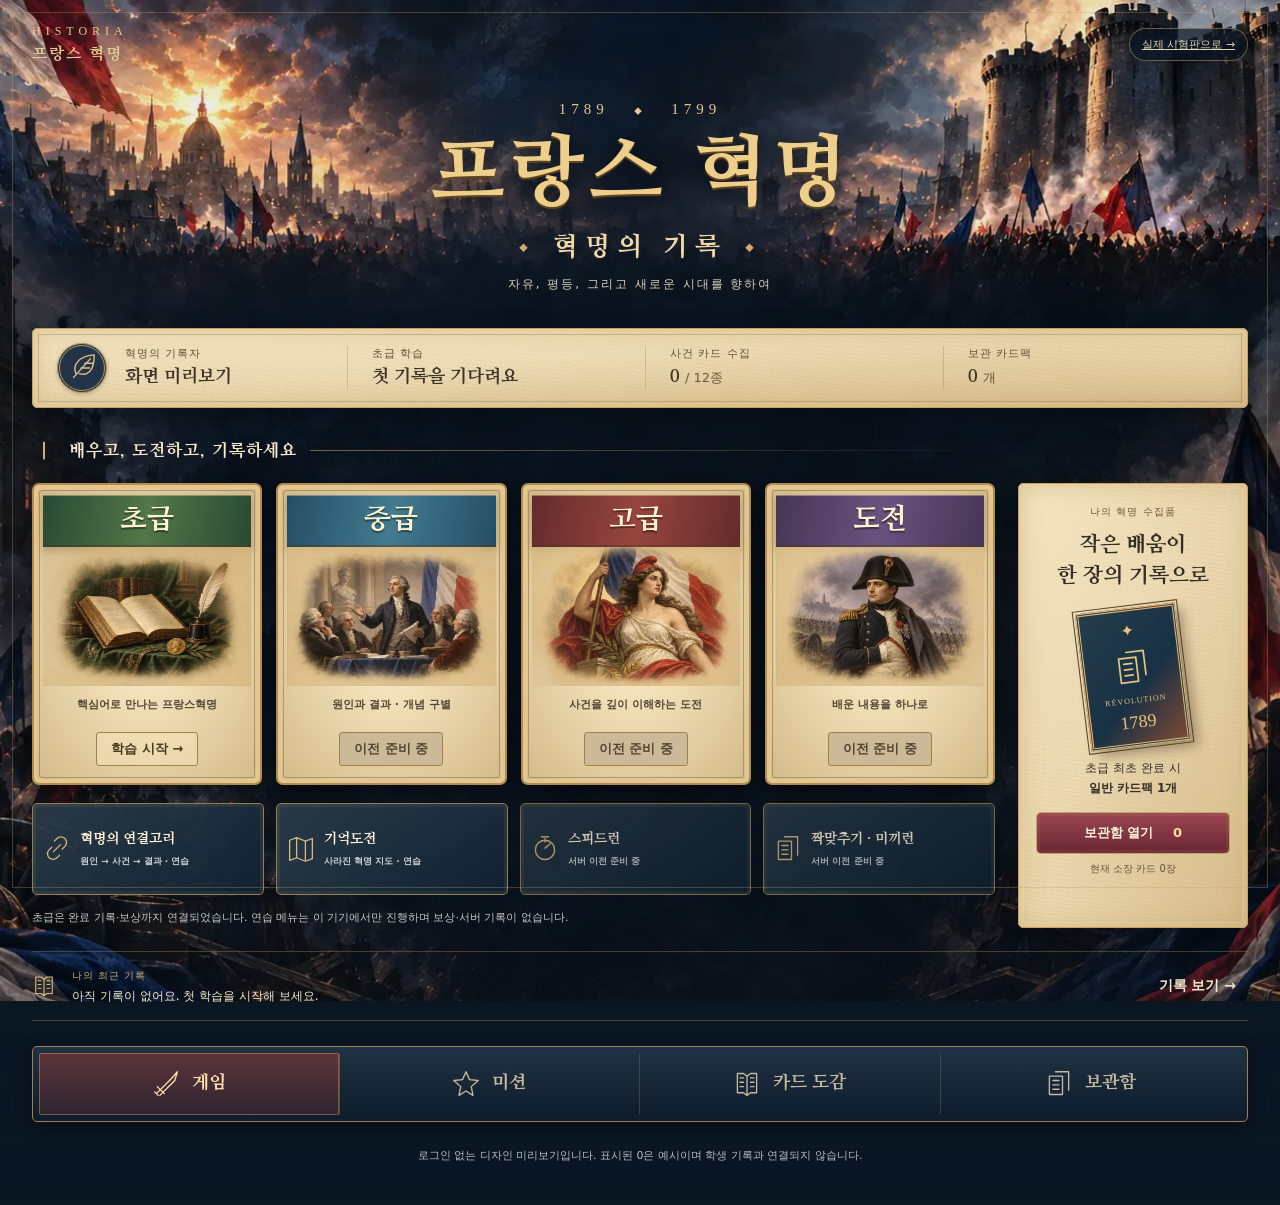
==== supabase-design-preview.html @ d68e6102 "Style isolated Supabase trial with revolution artwork, progressive hints and local practice boards" ====
<!doctype html>
<html lang="ko"><head><meta charset="utf-8"><meta name="viewport" content="width=device-width,initial-scale=1"><title>프랑스 혁명 · 디자인 미리보기</title><link rel="stylesheet" href="supabase-trial/style.css?v=2"><link rel="stylesheet" href="supabase-trial/revolution.css?v=2"></head>
<body><header class="site-header"><a class="brand" href="supabase-design-preview.html">HISTORIA<span>프랑스 혁명</span></a><a class="badge" href="supabase-student.html">실제 시험판으로 →</a></header><main id="app"></main><p id="notice" role="status"></p><footer>로그인 없는 디자인 미리보기입니다. 표시된 0은 예시이며 학생 기록과 연결되지 않습니다.</footer><script type="module" src="supabase-trial/preview.mjs"></script></body></html>
---- supabase-trial/style.css ----
@font-face{font-family:HistorySerif;src:url('../assets/card-serif.woff2') format('woff2');font-display:swap}
:root{color-scheme:dark;--bg:#101c2a;--panel:#1c2e42;--ink:#fff0cd;--muted:#ccd4df;--gold:#c6a363;--red:#943e4c;font-family:system-ui,sans-serif;background:var(--bg);color:var(--ink)}
*{box-sizing:border-box}body{margin:0}header,main,footer,#notice{width:min(100% - 32px,1024px);margin:auto}header{display:flex;justify-content:space-between;align-items:center;padding:24px 0;gap:16px}a{color:var(--ink)}.brand{text-decoration:none;font:700 18px HistorySerif,serif;letter-spacing:2px}.brand span{display:block;font-size:28px;margin-top:6px;letter-spacing:0}.badge{padding:8px 12px;border:1px solid #879bac;border-radius:20px;color:#d9e8f7;font-size:13px}main{min-height:65vh}.panel{border:1px solid var(--gold);border-radius:18px;background:var(--panel);padding:clamp(20px,4vw,42px);margin:12px 0 24px}.eyebrow{color:#e9c77f;font-size:14px;letter-spacing:2px}h1,h2{font-family:HistorySerif,serif;line-height:1.45;margin:12px 0 20px}h1{font-size:clamp(27px,4vw,40px)}h2{font-size:clamp(23px,3vw,30px)}p{line-height:1.75}.muted,small{color:var(--muted)}.grid{display:grid;grid-template-columns:repeat(3,1fr);gap:14px}label{display:block;color:var(--ink);font-weight:650;margin:12px 0}input,select{display:block;width:100%;padding:14px 16px;min-height:50px;background:#f4e8cc;color:#152638;border:1px solid var(--gold);border-radius:9px;font:inherit;margin-top:8px}input[type=checkbox]{display:inline;width:22px;min-height:22px;margin:0 10px 0 0;vertical-align:middle}button{min-height:48px;padding:12px 20px;background:var(--red);color:#fff4da;border:1px solid var(--gold);border-radius:9px;font:700 17px system-ui;cursor:pointer}button:hover{filter:brightness(1.12)}button:disabled{opacity:.55;cursor:wait}.secondary{background:#30445b}.actions{display:flex;flex-wrap:wrap;gap:12px;margin-top:20px}button:focus-visible,a:focus-visible,input:focus-visible,select:focus-visible{outline:3px solid #85d6ee;outline-offset:3px}.topline{display:flex;justify-content:space-between;align-items:center;gap:14px;flex-wrap:wrap}.feedback{padding:16px;border-radius:10px;background:#102339;color:#ffe0ad;min-height:55px}.feedback.good{color:#a3f2c0}.hint{font-size:22px;letter-spacing:4px;color:#ffdf9c}.progress{height:8px;background:#405067;border-radius:4px;overflow:hidden}.progress span{display:block;height:100%;background:var(--gold)}#notice{color:#ffe0ac;white-space:pre-wrap;padding:0 12px}footer{text-align:center;font-size:13px;color:#bcc9d8;padding:24px 0 40px}.cards{display:grid;grid-template-columns:repeat(auto-fill,minmax(150px,1fr));gap:16px}.card{padding:12px;border:2px solid #d0b17b;border-radius:12px;background:#112033;text-align:center}.card img{width:100%;aspect-ratio:1.083;object-fit:cover;border-radius:6px}.card h3{font-size:16px;line-height:1.6}.card.shiny{border-color:#aff4f9;box-shadow:0 0 16px #99dfb73d}.reveal{max-width:360px;margin:16px auto}.sealed{min-height:220px;display:grid;place-items:center;background:linear-gradient(135deg,#2b3e56,#742d3b);font-size:28px}.stats{display:flex;gap:20px;flex-wrap:wrap}.stats strong{font-size:24px;color:#ffe3a6}.record{padding:14px 0;border-bottom:1px solid #4a5c70}table{width:100%;border-collapse:collapse}td,th{text-align:left;border-bottom:1px solid #526072;padding:12px}.status-note{border-left:3px solid var(--gold);padding-left:15px}details{margin-top:22px}summary{cursor:pointer;min-height:40px}.login{max-width:760px;margin:0 auto}.offline{color:#ffbda5}@media(max-width:580px){.grid{grid-template-columns:1fr 1fr}header{align-items:flex-start}.badge{font-size:11px}.actions button{flex:1 1 auto}.brand{font-size:14px}.brand span{font-size:24px}}
---- supabase-trial/revolution.css ----
/* Painted backdrop and HTML controls, intentionally separate from the original GAS theme. */
:root{--bg:#101b28;--ink:#f5e9cd;--muted:#c5c9c9;--gold:#c4a069;--paper-ink:#332d24}
body{min-width:320px;background:linear-gradient(180deg,#07111b12,#09152210 32rem,#091522b3 85rem),url('assets/revolution-bg.webp') center top / 1600px auto no-repeat,#0c1724}
body:before{content:'';position:fixed;inset:12px;border:1px solid #bda16652;pointer-events:none;z-index:10}
.site-header,main,footer,#notice{width:min(100% - 64px,1260px)}
.site-header{padding:24px 0 12px}.brand{font:12px Georgia,serif;letter-spacing:5px;color:#e3c991}.brand span{font:16px HistorySerif,serif;letter-spacing:2px;margin-top:5px}.badge{border-color:#bea87580;padding:8px 12px;font-size:11px;background:#0b1725b0;color:#e1d5b9}
button{background:linear-gradient(#994651,#6a2633);border-radius:5px;font-size:15px;box-shadow:inset 0 0 0 3px #d7b36c15;transition:transform .15s}button:disabled{cursor:not-allowed;opacity:.62}button.secondary{background:linear-gradient(#2b4155,#172a3b)}button.text-button{background:none;border:none;box-shadow:none;color:inherit;padding:8px 12px;font-size:14px}.icon{width:30px;height:32px;flex:none}
.account-bar{font-size:12px;color:#ece0c7;border-bottom:1px solid #c4a06935;padding-bottom:9px;gap:8px}.account-bar p{margin:0}.account-bar .actions{margin:0;gap:2px}.account-bar button{font-size:12px;min-height:38px;padding:8px 12px;background:none;border:0;box-shadow:none}
.panel{background:linear-gradient(130deg,#1e3248f5,#142638fa);border-color:#bca16b;border-radius:10px;box-shadow:0 12px 40px #0004,inset 0 0 0 5px #bea16c08;margin:24px 0}.panel h1,.panel h2{margin-top:0}.login{margin:36px auto;max-width:710px}.eyebrow{color:#e4c48d;font-size:12px}.grid{grid-template-columns:repeat(4,1fr)}input,select{border-radius:5px}.record{border-color:#c2a66a40}.feedback{border-left:3px solid #d4b877;background:#0d1c2cc9;border-radius:3px}.feedback.good{border-color:#8acfa0}.card{background:linear-gradient(135deg,#28394b,#0e1e2e);box-shadow:0 6px 16px #0004}.sealed{min-height:280px;outline:1px solid #d6b978;outline-offset:-10px}.timing-panel{padding:16px 22px;font-size:13px;background:#142336b8;margin:24px 0 0}.timing-panel table{margin-bottom:14px}
#notice{position:sticky;bottom:14px;z-index:11;color:#ffe7b3;border-radius:7px;background:#0b1626f5;box-shadow:0 8px 24px #0004;font-size:15px}#notice:not(:empty){padding:16px 22px;border:1px solid var(--gold)}footer{font-size:11px;line-height:1.8;color:#b7bdc2}.footer-motto{color:#d7b574;font-family:Georgia,serif;letter-spacing:4px;font-size:12px;margin:16px 0}
.revolution-hero{text-align:center;padding:25px 0 33px}.hero-date{font:15px Georgia,serif;letter-spacing:5px;color:#e6c796;margin:0 0 14px}.hero-date span{padding:0 16px;font-size:8px}.revolution-hero h1{font:700 clamp(42px,6.5vw,79px)/1.1 HistorySerif,Georgia,serif;color:#edce8b;text-shadow:0 2px 1px #624821,0 6px 24px #000b;letter-spacing:4px;margin:0}.hero-subtitle{font:26px HistorySerif,serif;color:#f0d9a7;margin:12px 0 10px;letter-spacing:7px}.hero-subtitle:before,.hero-subtitle:after{content:'◆';font-size:9px;vertical-align:middle;display:inline-block;padding:0 18px;color:#d1ab69}.hero-motto{font-size:12px;color:#d8d0bf;letter-spacing:2px;margin:0}
.parchment{color:var(--paper-ink);background:radial-gradient(ellipse at 12% 0,#fff6d86e,transparent 60%),radial-gradient(ellipse at 100% 100%,#a9823c4d,transparent 60%),repeating-linear-gradient(7deg,#b18a4020 0,#b18a4000 1px,#b18a4000 4px),#e9d6ae;border:1px solid #c6a165;box-shadow:inset 0 0 0 4px #e7cd983b,inset 0 0 25px #a279374d,0 7px 24px #0004}.parchment small{color:#63503b}
.status-strip{display:flex;align-items:center;gap:18px;padding:14px 24px;border-radius:5px;position:relative}.status-strip:after{content:'';position:absolute;inset:5px;border:1px solid #8c6a3e55;pointer-events:none}.status-strip>div{position:relative;flex:1}.status-strip>div+div:not(.student-welcome){border-left:1px solid #9d7d4d55;padding-left:24px}.status-strip small{display:block;font-size:11px;letter-spacing:1px;margin-bottom:5px}.status-strip strong{display:block;font:700 18px HistorySerif,serif;color:#3f3528}.status-strip em{font-size:13px;font-style:normal;font-family:system-ui;font-weight:500;color:#6b543b}.status-strip .student-seal{width:50px;height:50px;flex:0 0 50px;border:3px double #b19962;border-radius:50%;display:grid;place-items:center;background:#233448;color:#e1c287;box-shadow:0 1px 4px #493c2b50}.status-strip .student-welcome{flex:.8}
.home-layout{display:grid;grid-template-columns:minmax(0,1fr) 230px;gap:23px;margin-top:27px}.section-heading{display:flex;align-items:center;gap:13px;height:32px;margin-bottom:16px}.section-heading>span:first-child{font:24px Georgia,serif;color:#d4b779}.section-heading h2{font-size:17px;letter-spacing:1px;margin:0;white-space:nowrap}.heading-line{height:1px;flex:1;background:linear-gradient(90deg,#b29768a0,transparent)}.chapter-grid{display:grid;grid-template-columns:repeat(4,minmax(0,1fr));gap:14px}
.chapter-tile{padding:0;position:relative;border:2px solid #ae8d50;border-radius:7px;min-height:274px;overflow:hidden;background:radial-gradient(ellipse at center,#fff1ce,#d2b988);color:#302b20;box-shadow:0 5px 14px #0007,inset 0 0 0 4px #e5c68f;display:flex;align-items:center;flex-direction:column}.chapter-tile:before{content:'';position:absolute;inset:5px;border:1px solid #866d3c88;border-radius:3px;pointer-events:none;z-index:1}.chapter-tile:disabled{opacity:1}.tile-ribbon{font:700 28px HistorySerif,serif;background:linear-gradient(100deg,var(--ribbon),var(--ribbon-light),var(--ribbon));width:calc(100% - 18px);color:#fff4ce;margin-top:10px;padding:7px 0;border-top:1px solid #f6e1ad66;border-bottom:2px solid #4a321766;text-shadow:0 2px 1px #0006;box-shadow:0 4px 8px #60421b55}.green{--ribbon:#294a34;--ribbon-light:#537748}.blue{--ribbon:#254e64;--ribbon-light:#437b8f}.red{--ribbon:#642b2d;--ribbon-light:#97453e}.purple{--ribbon:#463655;--ribbon-light:#6a527e}.tile-illustration{display:grid;place-items:center;margin:14px 0 5px;width:108px;height:106px;border:1px solid #a38b574f;border-radius:50%;background:radial-gradient(ellipse,#ead39a,#b4986255 65%,transparent 66%);color:var(--ribbon);position:relative}.tile-illustration:before,.tile-illustration:after{position:absolute;content:'❦';font:49px Georgia,serif;color:#84683588;top:28px}.tile-illustration:before{left:-12px;transform:rotate(-25deg)}.tile-illustration:after{right:-12px;transform:scaleX(-1) rotate(-25deg)}.tile-illustration .icon{width:62px;height:66px;filter:drop-shadow(0 2px 1px #fff4ce)}.tile-sub{font-size:11px;line-height:1.6;min-height:36px;padding:5px 9px;font-weight:600;color:#514631}.tile-cta{font-size:13px;margin:5px 0 17px;border:1px solid #9f8146;color:#47371f;background:#f6e3b886;padding:7px 14px;border-radius:3px}.chapter-tile:not(:disabled):hover{transform:translateY(-3px);box-shadow:0 10px 22px #0008}.chapter-tile:disabled .tile-cta{background:#cbb998;color:#534632}
.small-games{display:grid;grid-template-columns:repeat(4,minmax(0,1fr));gap:12px;margin-top:18px}.mini-tile{display:flex;align-items:center;gap:9px;text-align:left;background:linear-gradient(145deg,#2c3d4be8,#102233f5);border:1px solid #947e53;padding:13px 10px;min-height:92px}.mini-tile:disabled{opacity:.8}.mini-tile .icon{width:28px;color:#d6b97f}.mini-tile strong{font:14px HistorySerif,serif;display:block;line-height:1.5}.mini-tile small{font-size:9px;line-height:1.5;display:block;margin-top:5px;color:#ccd0d1}.home-note{color:#c5c8c7;font-size:11px;line-height:1.8;margin:13px 0 0}
.reward-panel{margin-top:48px;text-align:center;padding:19px 17px 15px;border-radius:5px;outline:1px solid #f0d6a866;outline-offset:-6px}.reward-panel .eyebrow{color:#705631;font-size:10px;letter-spacing:1px;margin:0}.reward-panel h2{font-size:21px;line-height:1.45;margin:10px 0}.pack-emblem{width:100px;height:138px;margin:17px auto 12px;display:flex;flex-direction:column;align-items:center;justify-content:center;gap:7px;background:linear-gradient(135deg,#243d4b,#193145 58%,#7c4a34);border:3px double #e4be74;outline:1px solid #53432b;outline-offset:2px;color:#e6c485;box-shadow:7px 7px 12px #4b301d66;transform:rotate(-7deg)}.pack-emblem:before{content:'✦';font-size:16px}.pack-emblem .icon{width:37px;height:42px}.pack-emblem span{font:8px Georgia,serif;letter-spacing:1px}.pack-emblem b{font:18px Georgia,serif}.reward-panel p:not(.eyebrow){font-size:12px;line-height:1.65;margin:13px 0}.reward-panel button{width:100%;font-size:13px;min-height:42px;padding:10px}.reward-panel button span{padding-left:15px;color:#ffde97}.reward-panel>small{display:block;margin-top:8px;font-size:10px}
.recent-strip{display:flex;align-items:center;justify-content:space-between;border-top:1px solid #b59b6855;border-bottom:1px solid #b59b6855;margin-top:23px;padding:8px 0;font-size:12px;gap:10px}.recent-strip>div{display:flex;align-items:center;gap:16px}.recent-strip .icon{color:#d8ba81;width:24px}.recent-strip p{margin:5px 0}.recent-strip small{color:#caad76;font-size:10px;letter-spacing:1px}.bottom-nav{display:grid;grid-template-columns:repeat(4,1fr);margin:25px 0 0;border:1px solid #9b8253;border-radius:5px;padding:6px;background:linear-gradient(#203245,#0e1c2b);box-shadow:0 4px 16px #0006}.bottom-nav button{border:0;border-right:1px solid #b39a5c40;box-shadow:none;background:none;display:flex;align-items:center;justify-content:center;gap:12px;color:#c7ba9e;font:18px HistorySerif,serif;border-radius:2px;min-height:62px}.bottom-nav button:last-child{border:0}.bottom-nav .icon{width:28px}.bottom-nav button.active{background:linear-gradient(#6f3439cc,#3c2830aa);color:#ffe2ab;box-shadow:inset 0 0 0 1px #caac6370}.bottom-nav button:hover{background-color:#caaa6515}
.practice-heading{text-align:center;margin:28px 0}.practice-heading h1{font-size:clamp(30px,4vw,49px);color:#eed298;text-shadow:0 4px 12px #000a;margin:10px 0}.practice-heading>p:not(.eyebrow){font-size:14px;margin:10px 0}.practice-badge{font-size:11px;padding:5px 12px;border:1px solid #ac966b70;border-radius:20px;color:#e6d9bd;background:#12243acc}.practice-toolbar{padding:10px 20px;display:flex;justify-content:space-between;align-items:center;gap:15px;border-radius:5px;font-size:13px}.practice-toolbar button{color:#302921}.connection-labels,.connection-row{display:grid;grid-template-columns:1fr 220px 1fr;gap:30px}.connection-labels{text-align:center;font:19px HistorySerif,serif;color:#e8d09e;padding:24px 0 12px}.connection-row{margin-bottom:20px;align-items:stretch}.connection-choice{border-radius:5px;padding:13px 18px;margin:0;min-width:0;font-weight:400;position:relative}.connection-choice>span{font-size:11px;font-weight:700;color:#664d2d}.connection-choice select{font-size:12px;min-height:43px;padding:8px;background:#fbefd3;color:#382e21;border-color:#ae8d5477;text-overflow:ellipsis}.connection-choice p{font-size:14px;line-height:1.8;color:#322c24;margin:14px 0 5px}.event-medallion{position:relative;display:flex;justify-content:center;align-items:center;flex-direction:column;border:2px solid #b99b62;border-radius:7px;padding:14px;background:linear-gradient(#294155,#142737);box-shadow:inset 0 0 0 5px #bf9f5830;text-align:center}.event-medallion:before,.event-medallion:after{content:'→';position:absolute;color:#e2c68e;font-size:24px;top:42%}.event-medallion:before{left:-27px}.event-medallion:after{right:-27px}.event-medallion small{font-size:11px;color:#dfca9d}.event-medallion h2{font-size:22px;line-height:1.5;margin:9px 0}.event-medallion>span{color:#dabb79;font-size:11px}.solved .event-medallion{border-color:#92c69b;background:linear-gradient(#2c4d41,#1a322b)}.practice-controls{text-align:center;padding:12px 0}.practice-controls p{min-height:26px;color:#eed293}.practice-controls button{margin:5px}.practice-complete,.memory-intro{text-align:center;border-radius:7px;padding:40px 20px;margin:25px 0}.practice-complete button{margin:6px}
.memory-map{display:grid;grid-template-columns:repeat(4,minmax(0,1fr));gap:16px;margin:25px 0}.era{border:1px solid #b69b64;border-radius:6px;background:linear-gradient(#e9d5a8,#cfb981);color:#322c22;box-shadow:0 10px 20px #0004;overflow:hidden;min-height:330px;display:flex;flex-direction:column}.era header{display:block;width:auto;margin:0;padding:16px 10px 13px;text-align:center;position:relative;border-bottom:2px solid #a68c564d;background:linear-gradient(120deg,var(--era-dark),var(--era-light));color:#faedce;min-height:155px}.era header>span{position:absolute;left:10px;top:5px;font:21px Georgia,serif;opacity:.35}.era h2{font-size:20px;margin:6px 0}.era header strong{font-size:11px;font-weight:500}.era header p{font-size:10px;margin:8px 0 0;line-height:1.5;color:#f0e8d4}.era-0{--era-dark:#273e5d;--era-light:#567799}.era-1{--era-dark:#31533e;--era-light:#658362}.era-2{--era-dark:#652f32;--era-light:#9e5e55}.era-3{--era-dark:#45354f;--era-light:#806887}.era-cards{padding:10px;display:flex;flex-direction:column;gap:8px;flex:1}.memory-card{background:linear-gradient(#f9edcf,#e3c997);color:#332a1d;text-align:center;padding:12px 8px;border:1px solid #aa8950;box-shadow:inset 0 0 0 3px #d1b0784d,0 3px 5px #51351a20;border-radius:4px;min-height:90px;display:flex;flex-direction:column;align-items:center;justify-content:center;gap:5px;width:100%}.memory-card:disabled{opacity:1;cursor:default}.memory-card small{font:8px Georgia,serif;letter-spacing:1px;color:#6d5334}.memory-card strong{font:15px HistorySerif,serif}.memory-card span{font-size:10px;color:#6e593a}.memory-card.selected{outline:3px solid #315e8d;outline-offset:1px;background:#fff0bf}.memory-card.correct{border:3px solid #427249}.memory-card.incorrect{border:3px solid #9f3941}.place-button{margin:8px;font-size:11px;padding:8px;color:#fceccd;background:#263f54}.place-button:disabled{background:#dbc699;color:#6d5b3d;opacity:1}.card-tray{padding:20px;border-radius:5px}.card-tray h2{font-size:19px;margin:0 0 16px}.card-tray>div{display:grid;grid-template-columns:repeat(6,minmax(0,1fr));gap:10px}.card-tray .memory-card{min-height:104px}
@media(min-width:1600px){body{background-size:100% auto}}
@media(max-width:1050px){.site-header,main,footer,#notice{width:calc(100% - 48px)}.home-layout{grid-template-columns:minmax(0,1fr) 200px;gap:17px}.chapter-grid{gap:10px}.chapter-tile{min-height:255px}.tile-ribbon{font-size:24px}.tile-illustration{width:90px;height:91px}.tile-illustration .icon{width:49px}.tile-sub{font-size:10px}.tile-cta{font-size:11px;padding:7px 10px}.small-games{grid-template-columns:repeat(2,1fr);gap:10px}.mini-tile{min-height:70px}.mini-tile small{font-size:10px}.status-strip{gap:13px;padding:14px 20px}.status-strip>div+div:not(.student-welcome){padding-left:15px}.status-strip strong{font-size:16px}.connection-labels,.connection-row{grid-template-columns:1fr 185px 1fr;gap:25px}.connection-choice{padding:12px}.event-medallion:before{left:-25px}.event-medallion:after{right:-25px}.event-medallion h2{font-size:18px}.memory-map{gap:10px}.era h2{font-size:17px}.card-tray>div{grid-template-columns:repeat(4,1fr)}}
@media(max-width:780px){.site-header,main,footer,#notice{width:calc(100% - 40px)}.home-layout{grid-template-columns:1fr}.reward-panel{margin-top:0;display:grid;grid-template-columns:110px 1fr 170px;gap:4px 16px;align-items:center;text-align:left;padding:20px}.reward-panel .eyebrow{grid-column:2;grid-row:1}.reward-panel h2{grid-column:2;grid-row:2;font-size:20px;margin:0}.reward-panel h2 br{display:none}.reward-panel .pack-emblem{grid-column:1;grid-row:1/5;margin:5px auto;width:80px;height:112px}.reward-panel p:not(.eyebrow){grid-column:2;grid-row:3;margin:0}.reward-panel button{grid-column:3;grid-row:2}.reward-panel>small{grid-column:3;grid-row:3;margin:0;text-align:center}.hero-subtitle{font-size:23px}.revolution-hero{padding:25px 0}.status-strip{gap:10px}.status-strip .student-seal{display:none}.status-strip strong{font-size:14px}.status-strip small{font-size:10px}.chapter-tile{min-height:265px}.chapter-grid{gap:12px}.small-games{grid-template-columns:repeat(4,1fr)}.mini-tile{flex-direction:column;align-items:center;text-align:center;gap:6px}.mini-tile strong{font-size:13px}.mini-tile small{font-size:9px}.memory-map{grid-template-columns:repeat(2,minmax(0,1fr))}.era header{min-height:118px}.era{min-height:270px}.connection-labels{display:none}.connections-board{margin-top:20px}.connection-row{grid-template-columns:1fr 1fr;gap:10px}.event-medallion{grid-column:1/-1;grid-row:1;padding:10px}.event-medallion h2{margin:4px 0}.event-medallion:before,.event-medallion:after{display:none}.connection-choice{padding:12px 15px}.connection-choice p{font-size:13px}.connection-choice select{font-size:11px}.bottom-nav button{font-size:16px}}
@media(max-width:540px){body:before{inset:6px}.site-header,main,footer,#notice{width:calc(100% - 32px)}.site-header{padding:16px 0 10px}.brand{font-size:10px}.brand span{font-size:13px}.badge{font-size:9px;padding:6px 9px}.account-bar{justify-content:center;font-size:10px;gap:0}.account-bar .actions{justify-content:center}.account-bar button{font-size:10px;min-height:31px}.revolution-hero{padding:25px 0}.revolution-hero h1{font-size:48px;letter-spacing:1px}.hero-date{font-size:12px}.hero-subtitle{font-size:21px;letter-spacing:4px}.hero-motto{font-size:10px;letter-spacing:0}.status-strip{display:grid;grid-template-columns:1fr 1fr;padding:15px 18px;gap:14px 10px}.status-strip>div+div:not(.student-welcome){border:0;padding-left:0}.status-strip>div:nth-child(even){border-right:1px solid #9d7d4d55!important}.status-strip strong{font-size:16px}.home-layout{margin-top:22px}.section-heading h2{font-size:14px;letter-spacing:0}.section-heading{gap:10px}.chapter-grid{grid-template-columns:repeat(2,minmax(0,1fr));gap:13px}.chapter-tile{min-height:260px}.tile-ribbon{font-size:28px}.tile-illustration{height:94px;width:94px;margin-top:12px}.tile-illustration .icon{width:54px}.tile-sub{font-size:11px}.tile-cta{font-size:12px}.small-games{grid-template-columns:1fr 1fr;gap:12px}.mini-tile{flex-direction:row;text-align:left;padding:13px 10px;gap:10px;min-height:80px}.mini-tile strong{font-size:14px}.mini-tile small{font-size:9px}.mini-tile .icon{width:25px}.reward-panel{grid-template-columns:80px 1fr;gap:5px 17px;padding:21px 18px}.reward-panel .pack-emblem{width:70px;height:105px;grid-row:1/4}.reward-panel h2{font-size:19px}.reward-panel button{grid-column:1/-1;grid-row:4;margin-top:10px}.reward-panel>small{grid-column:1/-1;grid-row:5;margin-top:5px}.recent-strip{font-size:11px}.recent-strip .icon{display:none}.recent-strip .text-button{font-size:11px;white-space:nowrap;padding:8px}.bottom-nav{padding:4px}.bottom-nav button{font-size:13px;gap:5px;flex-direction:column;min-height:67px;padding:7px}.bottom-nav .icon{width:23px;height:26px}.home-note{font-size:10px}.footer-motto{font-size:9px;letter-spacing:2px}.grid{grid-template-columns:repeat(2,1fr)}.login{margin:25px auto}.login h1{font-size:28px}.panel p{font-size:14px}.practice-heading h1{font-size:31px}.practice-heading>p:not(.eyebrow){font-size:12px}.practice-badge{font-size:10px}.practice-toolbar{padding:10px 14px;gap:7px;flex-wrap:wrap;font-size:11px}.practice-toolbar strong{flex:1}.practice-toolbar .text-button{font-size:11px;padding:7px}.connection-choice{padding:10px}.connection-choice select{font-size:10px;padding:8px}.connection-choice p{font-size:12px}.card-tray{padding:14px}.card-tray>div{grid-template-columns:repeat(2,minmax(0,1fr))}.memory-map{gap:10px}.era header{padding:12px 8px;min-height:127px}.era h2{font-size:17px}.era header strong{font-size:10px}.era header p{font-size:9px}.era-cards{padding:7px}.memory-card strong{font-size:13px}.memory-card{padding:10px 5px}.place-button{font-size:10px;padding:8px 4px;margin:6px}.practice-controls p{font-size:13px}.practice-controls button{font-size:13px;padding:10px 14px}.cards{grid-template-columns:repeat(2,minmax(0,1fr));gap:12px}.card h3{font-size:15px}.card p{font-size:12px}.card{padding:9px}.timing-panel{font-size:11px;padding:14px}.timing-panel td,.timing-panel th{padding:9px 6px;word-break:break-word}}
/* A single four-panel painting is reused by all four menus; no separate heavy card downloads. */
.chapter-tile .tile-illustration{width:calc(100% - 18px);height:auto;aspect-ratio:1.5;margin:0 0 5px;border:0;border-radius:0;background-image:url('assets/menu-art.webp');background-size:200% 200%;background-repeat:no-repeat}
.chapter-tile .tile-illustration:before,.chapter-tile .tile-illustration:after,.chapter-tile .tile-illustration .icon{display:none}
.green .tile-illustration{background-position:0 0}.blue .tile-illustration{background-position:100% 0}.red .tile-illustration{background-position:0 100%}.purple .tile-illustration{background-position:100% 100%}
@media(prefers-reduced-motion:reduce){*{transition:none!important;scroll-behavior:auto!important}}
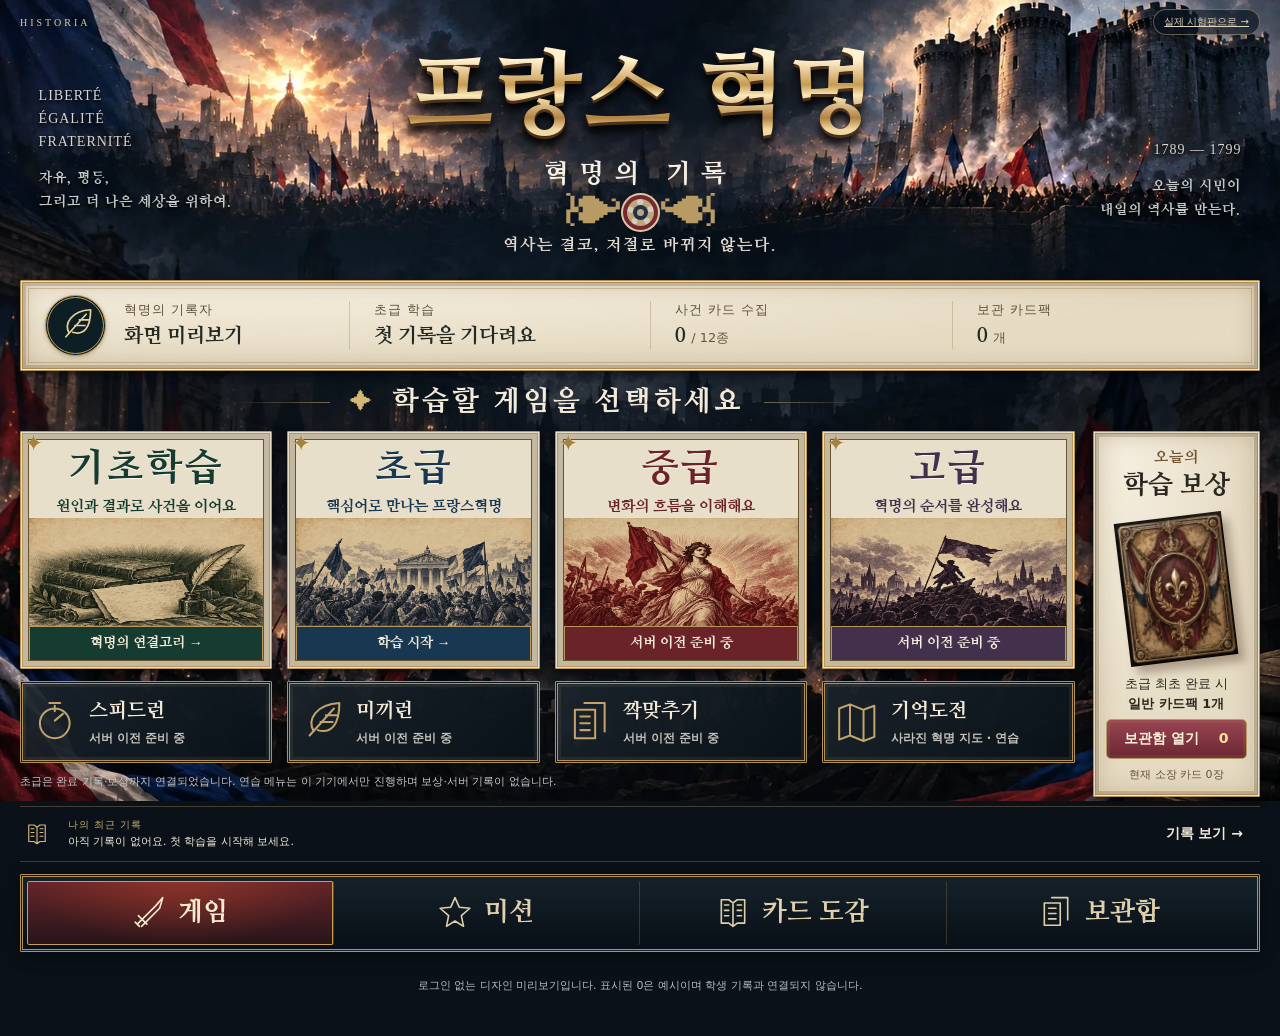
==== commit 35c4c993: "Refine Supabase trial heritage layout and restore isolated card collection economy" ====
--- a/supabase-design-preview.html
+++ b/supabase-design-preview.html
@@ -1,3 +1,3 @@
 <!doctype html>
-<html lang="ko"><head><meta charset="utf-8"><meta name="viewport" content="width=device-width,initial-scale=1"><title>프랑스 혁명 · 디자인 미리보기</title><link rel="stylesheet" href="supabase-trial/style.css?v=2"><link rel="stylesheet" href="supabase-trial/revolution.css?v=2"></head>
+<html lang="ko"><head><meta charset="utf-8"><meta name="viewport" content="width=device-width,initial-scale=1"><title>프랑스 혁명 · 디자인 미리보기</title><link rel="stylesheet" href="supabase-trial/style.css?v=2"><link rel="stylesheet" href="supabase-trial/revolution.css?v=2"><link rel="stylesheet" href="supabase-trial/heritage.css?v=3"><link rel="stylesheet" href="history-card.css"><link rel="stylesheet" href="history-card-effects.css"><link rel="stylesheet" href="stage25.css"><link rel="stylesheet" href="supabase-trial/collection.css?v=3"></head>
 <body><header class="site-header"><a class="brand" href="supabase-design-preview.html">HISTORIA<span>프랑스 혁명</span></a><a class="badge" href="supabase-student.html">실제 시험판으로 →</a></header><main id="app"></main><p id="notice" role="status"></p><footer>로그인 없는 디자인 미리보기입니다. 표시된 0은 예시이며 학생 기록과 연결되지 않습니다.</footer><script type="module" src="supabase-trial/preview.mjs"></script></body></html>
--- a/supabase-trial/heritage.css
+++ b/supabase-trial/heritage.css
@@ -0,0 +1,33 @@
+/* Reference-matched composition. Loaded only by the isolated Supabase pages. */
+:root{--paper-ink:#292720;--bg:#0b1118;--gold:#b69a64;--ink:#f3ead9}
+body{background:linear-gradient(#090f1500 60%,#090f1540),url('assets/revolution-bg-v3.webp') center top / 100% auto no-repeat,#0b1118}
+body:before{display:none}
+.site-header,main,footer,#notice{width:min(calc(100% - 40px),1560px)}
+.site-header{padding:8px 0;min-height:44px}.brand{font-size:10px;letter-spacing:3px}.brand span{display:none}.badge{font-size:10px;padding:5px 10px}
+.account-bar{font-size:11px;padding:0;border:0;min-height:35px;background:#070d1670}.account-bar button{min-height:32px;padding:5px 10px}
+.revolution-hero{position:relative;padding:0 0 20px;min-height:180px;display:flex;flex-direction:column;align-items:center;justify-content:center}
+.revolution-hero h1{font-size:clamp(60px,7.3vw,112px);line-height:1.14;letter-spacing:1px;color:#e4c58b;background:linear-gradient(#fff0cf 15%,#c79b52 38%,#fae9ba 48%,#b18344 69%,#f1d9a4 80%);background-clip:text;-webkit-background-clip:text;-webkit-text-fill-color:transparent;filter:drop-shadow(0 3px 0 #4d321b) drop-shadow(0 6px 5px #000);text-shadow:none}
+.hero-subtitle{font-size:clamp(19px,2vw,29px);letter-spacing:10px;margin:8px 0 5px;color:#f6efe3}.hero-subtitle:before,.hero-subtitle:after{display:none}
+.hero-motto{font:clamp(13px,1.25vw,18px) HistorySerif,serif;letter-spacing:2px;color:#e0d9cd;margin:5px 0}
+.hero-ornament{display:flex;align-items:center;gap:14px;color:#b89b64;height:35px}.hero-ornament span{font:44px Georgia;line-height:1;transform:scaleX(1.5)}.hero-ornament span:last-child{transform:scaleX(-1.5)}
+.hero-ornament i{width:27px;height:27px;display:block;border:6px dotted #d5cbb9;border-radius:50%;background:#bca77c;box-shadow:0 0 0 4px #762731,0 0 0 6px #ddc9a1,inset 0 0 0 4px #213249}
+.hero-side{position:absolute;top:17%;text-align:left;color:#d7d5d0;font:14px/1.65 Georgia;letter-spacing:1px;width:195px;text-shadow:0 2px 3px #000}.hero-side.left{left:1.5%}.hero-side.right{right:1.5%;text-align:right;top:40%}.hero-side small{display:block;font:14px/1.7 HistorySerif,serif;margin-top:14px}
+.parchment{background:radial-gradient(ellipse at 20% 0,#fffaf0a0,transparent 65%),repeating-linear-gradient(20deg,#53442a07 0,#53442a00 1px,#53442a00 3px),#e6dbc3;color:#292720;border-color:#a88b55;box-shadow:inset 0 0 0 3px #6650353d,inset 0 0 24px #6c512647,0 3px 9px #0008}
+.status-strip{border:3px double #ad8e58;border-radius:1px;min-height:82px;padding:12px 22px;gap:18px}.status-strip small{font-size:13px;color:#615239}.status-strip strong{font-size:clamp(16px,1.6vw,24px);color:#242921}.status-strip .student-seal{width:61px;height:61px;flex-basis:61px;background:#0d1e24;border-color:#c3a064;color:#e8d29c}.status-strip .student-seal .icon{width:36px;height:39px}
+.home-layout{grid-template-columns:minmax(0,1fr) 13.5%;gap:18px;margin-top:10px}.section-heading{justify-content:center;height:43px;margin-bottom:7px;gap:20px}.section-heading h2{font:clamp(20px,2.2vw,32px) HistorySerif,serif;letter-spacing:3px}.section-heading>span:first-child{font-size:22px}.heading-line{flex:0 1 100px;background:linear-gradient(90deg,#b29768a0,transparent)}.section-heading:before{content:'';width:100px;height:1px;background:linear-gradient(90deg,transparent,#b29768a0)}
+.chapter-grid{gap:15px}
+.chapter-tile{border:3px double #b7975a;border-radius:1px;min-height:0;aspect-ratio:1.06;box-shadow:inset 0 0 0 5px #624b2a44,0 4px 10px #000a;background:#e8dfcb;gap:0;isolation:isolate}
+.chapter-tile:before{inset:5px;border:1px solid #68542d;border-radius:0;z-index:2}.chapter-tile:after{content:'✦';position:absolute;top:-4px;left:1px;color:#a38246;font-size:23px;text-shadow:1px 1px #f8e3af;z-index:3}
+.tile-ribbon{background:none;box-shadow:none;border:0;color:var(--ribbon);text-shadow:0 1px #fffaf0;font-size:clamp(27px,3vw,45px);letter-spacing:3px;line-height:1.15;margin:13px 0 0;padding:0;width:100%;z-index:1}.green{--ribbon:#163b30}.blue{--ribbon:#183750}.red{--ribbon:#6a2429}.purple{--ribbon:#42304c}
+.tile-sub{order:0;font:700 clamp(12px,1.2vw,18px)/1.5 HistorySerif,serif;min-height:0;padding:4px 6px 0;color:var(--ribbon);z-index:1}
+.chapter-tile .tile-illustration{flex:1;width:calc(100% - 12px);min-height:65px;aspect-ratio:auto;margin:0;background-image:url('assets/menu-engraving-v3.webp');background-size:200% 200%;mix-blend-mode:multiply}
+.tile-cta,.chapter-tile:disabled .tile-cta{width:calc(100% - 12px);border:1px solid #b6965c;background:var(--ribbon);color:#f5ecd9;border-radius:0;font:clamp(12px,1.1vw,16px)/1.2 HistorySerif,serif;margin:0 0 5px;padding:8px 3px;z-index:1}
+.small-games{gap:15px;margin-top:12px}.mini-tile{min-height:76px;padding:12px 10px;background:linear-gradient(135deg,#1b242ce8,#0a1219f5);border:3px double #af9158;border-radius:1px;gap:12px}.mini-tile:disabled{opacity:1;color:#ddd0b7}.mini-tile strong{font-size:clamp(16px,1.6vw,24px);color:#f4ead5}.mini-tile small{font-size:clamp(10px,.9vw,13px);color:#c5c2ba;margin-top:4px}.mini-tile .icon{width:clamp(29px,3.4vw,48px);height:46px;color:#c2a36c}
+.reward-panel{margin-top:50px;padding:14px 10px 12px;border:3px double #ad8e58;border-radius:1px;outline-offset:-7px;display:flex;flex-direction:column;justify-content:center}.reward-panel .eyebrow{font:clamp(13px,1.2vw,18px) HistorySerif,serif}.reward-panel h2{font-size:clamp(21px,2vw,29px);line-height:1.1;margin:5px 0 9px;white-space:nowrap}.reward-art{position:relative;margin:8px 5px;min-height:100px;display:grid;place-items:center;flex:1;background:radial-gradient(ellipse,#fff9dfbb,transparent 70%)}.reward-art img{width:82%;max-height:190px;object-fit:contain;transform:rotate(-7deg);filter:drop-shadow(6px 8px 5px #4b301d60)}.reward-panel p:not(.eyebrow){font-size:clamp(12px,1vw,15px);line-height:1.5;margin:6px 0}.reward-panel button{font-size:clamp(12px,1.1vw,16px);padding:7px;min-height:40px}.reward-panel>small{font-size:11px}
+.home-note{font-size:11px;margin:9px 0 0;color:#c5c7c8}.recent-strip{margin-top:9px;padding:3px 5px;font-size:11px}.recent-strip p{line-height:1.5;margin:3px}.recent-strip small{font-size:10px}
+.bottom-nav{margin-top:12px;background:linear-gradient(#16222bf5,#090f16f5);border:3px double #b19155;border-radius:1px;padding:4px}.bottom-nav button{font-size:clamp(18px,2vw,28px);min-height:64px;color:#e0cfad}.bottom-nav .icon{width:34px;height:37px}.bottom-nav button.active{background:radial-gradient(ellipse at top,#b2422880,transparent 70%),linear-gradient(#662529,#251419);box-shadow:inset 0 0 0 1px #c99e53;color:#f6ead0}
+.timing-panel{margin-top:15px}.panel{background:linear-gradient(130deg,#182531f5,#101b24fa)}.parchment h2,.parchment p,.parchment label{color:#292720}
+.connection-labels,.connection-row{grid-template-columns:1fr minmax(230px,.8fr) 1fr;gap:32px}.connection-clue{padding:18px 22px;border-radius:2px}.connection-clue small{font-size:12px;letter-spacing:1px;color:#715732}.connection-clue p{font:clamp(16px,1.6vw,22px)/1.85 HistorySerif,serif;margin:8px 0}.event-medallion.connection-choice{margin:0;background:linear-gradient(#253442,#101d28);padding:14px}.connection-choice>span{color:#ddc59c;font-size:13px}.connection-mark{font:40px HistorySerif;color:#ebcf94;margin:2px}.connection-choice select{font-size:15px;margin:4px 0 10px;max-width:100%;white-space:normal}.connection-choice small{font-size:12px}
+@media(min-width:800px) and (max-width:1100px){.site-header,main,footer,#notice{width:calc(100% - 28px)}.revolution-hero{min-height:163px;padding-bottom:12px}.hero-side{font-size:11px;width:140px}.hero-side small{font-size:11px}.status-strip{min-height:75px;padding:9px 12px;gap:12px}.status-strip strong{font-size:16px}.status-strip small{font-size:11px}.home-layout{gap:12px;grid-template-columns:1fr 15%}.chapter-grid,.small-games{gap:10px}.tile-ribbon{font-size:29px;letter-spacing:1px}.tile-sub{font-size:12px}.chapter-tile{aspect-ratio:.93}.mini-tile{padding:8px;gap:7px;flex-direction:row;min-height:70px}.mini-tile strong{font-size:16px}.mini-tile .icon{width:27px}.small-games{grid-template-columns:repeat(4,1fr)}.reward-panel{margin-top:50px}.reward-panel h2{font-size:21px}.hero-motto{font-size:12px}}
+@media(max-width:799px){body{background-size:auto 900px}.site-header,main,footer,#notice{width:calc(100% - 24px)}.hero-side{display:none}.revolution-hero{min-height:190px}.home-layout{grid-template-columns:1fr}.section-heading h2{font-size:22px;letter-spacing:1px}.chapter-grid{grid-template-columns:repeat(2,1fr);gap:13px}.chapter-tile{aspect-ratio:1.06;min-height:235px}.tile-ribbon{font-size:34px}.tile-sub{font-size:15px}.tile-cta{font-size:14px}.small-games{grid-template-columns:1fr 1fr;gap:12px}.mini-tile{flex-direction:row;text-align:left;min-height:80px}.mini-tile strong{font-size:21px}.mini-tile small{font-size:12px}.reward-panel{margin-top:0;display:grid;grid-template-columns:100px 1fr;gap:5px 12px;align-items:center;text-align:left;padding:16px}.reward-panel .reward-art{grid-column:1;grid-row:1/6;margin:0}.reward-panel .eyebrow,.reward-panel h2,.reward-panel p,.reward-panel button,.reward-panel>small{grid-column:2;grid-row:auto;margin:0}.reward-panel h2{font-size:24px}.reward-panel p:not(.eyebrow){font-size:13px}.reward-panel button{font-size:14px}.reward-panel>small{text-align:left}.bottom-nav button{font-size:16px;gap:6px;min-height:62px}.bottom-nav .icon{width:25px}.connection-row{display:flex;flex-direction:column;gap:12px;padding-bottom:22px;border-bottom:1px solid #a88b5555}.connection-clue{padding:15px 20px}.connection-clue p{font-size:17px}.event-medallion.connection-choice{align-self:stretch;order:0}.event-medallion:before,.event-medallion:after{display:none}.connection-mark{font-size:27px}.connection-labels{display:none}.connection-choice select{min-height:48px;font-size:16px}.hero-motto{font-size:12px;letter-spacing:1px}.status-strip{padding:12px;gap:12px}.status-strip small{font-size:11px}.status-strip strong{font-size:16px}}
+@media(max-width:420px){.revolution-hero h1{font-size:53px}.chapter-tile{min-height:220px}.tile-ribbon{font-size:29px}.tile-sub{font-size:12px}.hero-subtitle{font-size:20px}.mini-tile strong{font-size:18px}.bottom-nav button{font-size:14px}}
--- a/history-card.css
+++ b/history-card.css
@@ -0,0 +1,28 @@
+/* Shared geometry. The ornaments and materials are existing PNG assets. */
+@font-face{font-family:CardSerif;src:url('assets/card-serif.woff2') format('woff2');font-weight:400 800;font-display:swap}
+.history-card{--ink:#21190f;position:relative;width:100%;aspect-ratio:2/3;container-type:inline-size;isolation:isolate;perspective:1600px;color:var(--ink);font-family:CardSerif,serif;text-align:center;line-height:1.5;user-select:none;cursor:pointer;outline-offset:10px}
+.history-card:focus-visible{outline:2px solid #ead097;border-radius:3%}
+.history-card__rotator{position:absolute;inset:0;z-index:1;transform-style:preserve-3d;transition:transform .8s cubic-bezier(.22,.72,.18,1)}
+.history-card.is-back .history-card__rotator{transform:rotateY(180deg)}
+.history-card__face{position:absolute;inset:0;margin:0;padding:0;border:0;border-radius:0;background:none;box-sizing:border-box;backface-visibility:hidden;-webkit-backface-visibility:hidden;transform:rotateY(0deg);overflow:visible}
+.history-card__back{transform:rotateY(180deg)}
+.history-card img{margin:0;border:0;padding:0;display:block;max-width:none}
+.history-card__frame{position:absolute;inset:0;width:100%;height:100%;z-index:3;pointer-events:none;filter:drop-shadow(0 8px 12px #0005)}
+.history-card__picture,.history-card__back-paper{position:absolute;left:8.25%;top:18.8%;width:83.5%;height:51.4%;z-index:1;object-fit:cover}
+.history-card__back-paper{background:#f3e6cc}
+.history-card[data-rarity=legend] .history-card__back-paper{background:#f9eac3}
+.history-card[data-rarity=myth] .history-card__back-paper{background:#ecedf7}
+.history-card__title,.history-card__year,.history-card__summary,.history-card__meta{position:absolute;z-index:5;box-sizing:border-box;display:flex;align-items:center;justify-content:center;margin:0;padding:0;color:var(--ink)}
+.history-card__title{left:14.2%;top:10.45%;width:71.6%;height:7.65%;font-size:6.1cqw;line-height:1.2;font-weight:800;word-break:keep-all;overflow-wrap:anywhere;letter-spacing:-.035em;text-shadow:0 1px #fff9}
+.history-card__title--two-lines{font-size:4.8cqw;line-height:1.17}
+.history-card__year{left:35%;top:66.95%;width:30%;height:4.05%;font-size:5.5cqw;font-weight:800;line-height:1;white-space:nowrap}
+.history-card__summary{left:13.3%;top:73.8%;width:73.4%;height:12.2%;font-size:4.15cqw;font-weight:800;line-height:1.46;word-break:keep-all;overflow-wrap:anywhere;text-wrap:pretty}
+.history-card__meta{left:13%;top:86.8%;width:74%;height:2.4%;gap:1%;justify-content:space-between;font-family:system-ui,CardSerif,sans-serif;font-size:2.35cqw;line-height:1.25;font-weight:650;white-space:nowrap}
+.history-card__meta time{font-size:2.25cqw;font-weight:500}
+.history-card__detail{position:absolute;left:12.5%;top:21%;width:75%;height:43.5%;z-index:5;overflow:auto;overscroll-behavior:contain;scrollbar-width:thin;text-align:left;font-family:system-ui,CardSerif,sans-serif;font-size:3.5cqw;line-height:1.75;user-select:text;cursor:auto;outline-offset:3px}
+.history-card__detail h4{font-family:CardSerif,serif;font-size:4.3cqw;margin:0 0 .3em;font-weight:800;line-height:1.4}
+.history-card__detail p{margin:0 0 1em;padding:0;word-break:keep-all;color:var(--ink);font-size:inherit;line-height:inherit}
+.history-card__flow{position:absolute;z-index:5;left:13%;top:73.6%;width:74%;height:12%;display:grid;grid-template-columns:1fr auto 1fr;align-items:center;gap:2%;font-size:3.9cqw;font-weight:800;word-break:keep-all;overflow-wrap:anywhere;line-height:1.5}
+.history-card__flow small{display:block;font:500 2.9cqw/1.6 system-ui,CardSerif,sans-serif;color:#6b5747;margin-bottom:.5em}
+.history-card__back-hint{position:absolute;z-index:5;top:87%;left:13%;width:74%;font:500 2.2cqw/1.4 system-ui,CardSerif,sans-serif;margin:0}
+@media(prefers-reduced-motion:reduce){.history-card__rotator{transition:none}}
--- a/history-card-effects.css
+++ b/history-card-effects.css
@@ -0,0 +1,25 @@
+/* Adapted from the supplied effects kit. Mode strength is never overwritten by keyframes. */
+.history-card--list{--fx-strength:.25;--fx-spread:9%;--foil-strength:.13}
+.history-card--detail{--fx-strength:.66;--fx-spread:20%;--foil-strength:.25}
+.history-card--reveal{--fx-strength:1;--fx-spread:30%;--foil-strength:.36}
+.history-card__fx{position:absolute;inset:calc(-1 * var(--fx-y,var(--fx-spread))) calc(-1 * var(--fx-x,var(--fx-spread)));z-index:0;pointer-events:none;opacity:var(--fx-strength);color:#ffd168;mask-image:radial-gradient(ellipse closest-side,#000 76%,transparent 100%)}
+.history-card__fx::before{content:"";position:absolute;inset:0;background:repeating-conic-gradient(from 4deg at 50% 48%,transparent 0 4deg,#ffe98ab0 4.6deg,transparent 6deg 15deg,#ffb32c80 15.8deg,transparent 17deg 28deg);mask-image:radial-gradient(ellipse at 50% 50%,transparent 20%,#000 40%,#0009 54%,transparent 72%);filter:blur(.65px);animation:hc-rays 7s ease-in-out infinite}
+.history-card__fx::after{content:"";position:absolute;inset:0;background:radial-gradient(ellipse,#ffd77966 24%,#ffbd2040 44%,transparent 70%);animation:hc-breathe 5s ease-in-out infinite}
+.history-card[data-rarity=myth] .history-card__fx::before{background:repeating-conic-gradient(from 11deg at 50% 48%,transparent 0 5deg,#68f6ffc0 5.7deg,transparent 7deg 15deg,#ee75ffba 15.7deg,transparent 17deg 25deg,#ffe278b0 25.7deg,transparent 27deg 38deg);animation-duration:8s}
+.history-card[data-rarity=myth] .history-card__fx::after{background:radial-gradient(ellipse at 30% 45%,#80eaff50 14%,transparent 60%),radial-gradient(ellipse at 70% 58%,#d16aff66 16%,#ffcf5925 40%,transparent 72%)}
+.history-card__fx i{position:absolute;width:1.1%;aspect-ratio:1;opacity:0;background:currentColor;clip-path:polygon(50% 0,65% 36%,100% 50%,65% 64%,50% 100%,35% 64%,0 50%,35% 36%);filter:drop-shadow(0 0 4px currentColor);animation:hc-particle 5s ease-in-out infinite;pointer-events:none}
+.history-card__fx i:nth-child(1){left:9%;top:12%;animation-delay:-.4s}.history-card__fx i:nth-child(2){right:7%;top:28%;animation-delay:-1.6s}.history-card__fx i:nth-child(3){left:6%;top:64%;animation-delay:-2.4s}.history-card__fx i:nth-child(4){right:9%;top:76%;animation-delay:-.9s}.history-card__fx i:nth-child(5){left:34%;top:5%;animation-delay:-2.9s}.history-card__fx i:nth-child(6){right:26%;bottom:7%;animation-delay:-1.9s}.history-card__fx i:nth-child(7){right:30%;top:9%;animation-delay:-3.5s}.history-card__fx i:nth-child(8){left:26%;bottom:10%;animation-delay:-4.4s}
+.history-card[data-rarity=myth] .history-card__fx i:nth-child(3n+1){color:#72f5ff}.history-card[data-rarity=myth] .history-card__fx i:nth-child(3n+2){color:#ed76ff}.history-card[data-rarity=myth] .history-card__fx i:nth-child(3n){color:#ffe885}
+.history-card__foil{position:absolute;inset:0;z-index:4;pointer-events:none;opacity:var(--foil-strength);mix-blend-mode:screen;clip-path:polygon(3% 3.4%,44% 3.4%,50% 0,56% 3.4%,97% 3.4%,97% 95.2%,55% 95.2%,50% 97%,45% 95.2%,3% 95.2%);background:linear-gradient(113deg,transparent 14%,#68f9ff00 26%,#68f9ffcd 38%,#ec6fffd9 44%,#fff29fb5 49%,#62a9ffaa 55%,transparent 69%),conic-gradient(from 210deg at 35% 48%,#5ff4ff35,#dc69ff45,#ffe47633,#5ff4ff35);background-size:285% 100%,180% 180%;animation:hc-foil 10s ease-in-out infinite}
+.history-card__foil::before{content:"";position:absolute;inset:0;background:linear-gradient(101deg,transparent 35%,#ffffffa0 46%,#f175ff7c 53%,transparent 64%);background-size:320% 100%;animation:hc-glint 12s ease-in-out infinite}
+/* Opaque dark HTML glyphs remain above the film. Legend has no film element. */
+@keyframes hc-rays{0%,100%{opacity:.68}50%{opacity:1}}
+@keyframes hc-breathe{50%{opacity:.62}}
+@keyframes hc-foil{0%,10%{background-position:125% 0,30% 50%}70%,100%{background-position:-90% 0,80% 35%}}
+@keyframes hc-glint{0%,18%{background-position:125% 0}78%,100%{background-position:-95% 0}}
+@keyframes hc-particle{0%,25%,100%{opacity:0;transform:translateY(8px) scale(.3) rotate(0)}45%{opacity:.95;transform:translateY(-4px) scale(1.25) rotate(45deg)}70%{opacity:0;transform:translateY(-17px) scale(.4) rotate(90deg)}}
+.effects-off .history-card__fx,.effects-off .history-card__foil{display:none}
+.motion-paused .history-card__fx,.motion-paused .history-card__fx::before,.motion-paused .history-card__fx::after,.motion-paused .history-card__fx i,.motion-paused .history-card__foil,.motion-paused .history-card__foil::before{animation-play-state:paused!important}
+@media(prefers-reduced-motion:reduce){.history-card__fx,.history-card__fx::before,.history-card__fx::after,.history-card__fx i,.history-card__foil,.history-card__foil::before{animation:none!important}.history-card__fx{opacity:.15}.history-card__fx i{display:none}.history-card__foil{opacity:.1}}
+@media(max-width:1050px) and (min-width:681px){.history-card--detail{--fx-x:14%}}
+@media(max-width:680px){.history-card--detail,.history-card--reveal{--fx-x:12%}}
--- a/stage25.css
+++ b/stage25.css
@@ -0,0 +1,20 @@
+.shiny25-overlay{position:absolute;z-index:4;inset:16% 6% 30%;overflow:hidden;pointer-events:none;border-radius:3%;mix-blend-mode:screen;opacity:.72}
+.shinycorner25{position:absolute;top:9px;right:6px;z-index:8;pointer-events:none;background:#302348ed;color:#ffe6a4;border:1px solid #d2ac61;border-radius:12px;padding:6px 9px;font-size:14px;font-weight:800;box-shadow:0 2px 7px #0008}
+.tierbadge25.normal{background:linear-gradient(125deg,#9b6834,#ffe5a0,#bd8c47);color:#302312}.tierbadge25.rare{background:linear-gradient(125deg,#285985,#c0e8ff,#639bc0);color:#112e48}.tierbadge25.unique{background:linear-gradient(125deg,#5d287d,#edceff,#a464c7);color:#351149}.tierbadge25.legend{background:linear-gradient(125deg,#8c2923,#ffe6a5 48%,#efa535 75%,#a63025);color:#4a1a0d}.tierbadge25.myth{background:conic-gradient(from 40deg,#ffdce7,#fef4ba,#c6ffe5,#c2e8ff,#ecd1ff,#fff3da,#ffdce7);color:#30204a;box-shadow:0 0 20px #f2dfff44}.badge-large25{display:inline-block;font-size:23px;padding:13px 24px!important}.tier-message25{animation:message25 .3s 1.8s both}@keyframes message25{from{opacity:0;transform:translateY(8px)}to{opacity:1;transform:none}}
+.shiny25-overlay:before,.shiny25-overlay:after{content:"";position:absolute;inset:-30%;animation:foil25 9s linear infinite;background-size:200% 200%}
+.effect25-01 .shiny25-overlay:before{background:linear-gradient(115deg,transparent 35%,#f88a 40%,#ffff8aa0 44%,#78ffbd99 48%,#86ccffa0 52%,#d3a2ff99 56%,transparent 64%)}
+.effect25-02 .shiny25-overlay:before,.effect25-07 .shiny25-overlay:before{background:conic-gradient(from 25deg at 18% 35%,transparent 35%,#c3eeffb0 42%,transparent 46%,#679affb0 50%,transparent 58%),conic-gradient(from 190deg at 76% 70%,transparent 35%,#c3eeffbd 42%,transparent 46%,#67ccffb0 50%,transparent 58%);animation:prism25 8s ease-in-out infinite}
+.effect25-03 .shiny25-overlay:before{background:repeating-conic-gradient(from 150deg at 25% 0%,transparent 0deg 17deg,#ffe59970 19deg 21deg,transparent 23deg 42deg),radial-gradient(ellipse at top,#ffdc6870,transparent 60%);animation:gold25 7s ease-in-out infinite}
+.effect25-04 .shiny25-overlay:before{inset:0;border-radius:20%;box-shadow:inset 0 0 24px #ff4528, inset 0 -20px 30px #ff832890;background:radial-gradient(ellipse at bottom,#fc331130,transparent 65%);animation:ember25 4s ease-in-out infinite}
+.effect25-05 .shiny25-overlay:before{border:14px solid #45ffb17a;border-radius:46% 65% 45% 67%;filter:blur(5px);box-shadow:0 0 14px #48ffd9;animation:aurora25 9s ease-in-out infinite}
+.effect25-06 .shiny25-overlay:before{background:radial-gradient(ellipse at 15% 20%,#b84dffac,transparent 42%),radial-gradient(ellipse at 80% 85%,#705bffbb,transparent 40%);animation:gold25 7s ease-in-out infinite}
+.effect25-09 .shiny25-overlay:before{inset:0;border-radius:50%;background:repeating-radial-gradient(ellipse,transparent 0% 46%,#9f7eff55 47%,#fe87d977 48%,#b9eaff99 49%,transparent 51% 64%);animation:rings25 7s ease-in-out infinite}
+.effect25-07 .shiny25-overlay:before{filter:saturate(.3);opacity:.9}
+.effect25-12 .shiny25-overlay:before{background:linear-gradient(125deg,transparent 22%,#ffe9f055 34%,#e0feffbb 42%,#fff1cc99 49%,#e7d7ff88 57%,transparent 68%);filter:blur(9px)}
+.shiny25-overlay i{position:absolute;width:3px;height:3px;background:#fff;box-shadow:0 0 8px 2px #fff8;border-radius:50%;animation:spark25 3s ease-in-out infinite;top:18%;left:7%}.shiny25-overlay i:nth-child(2){top:65%;left:90%;animation-delay:.8s}.shiny25-overlay i:nth-child(3){top:90%;left:18%;animation-delay:1.6s}.shiny25-overlay i:nth-child(4){top:6%;left:72%;animation-delay:2.3s}
+@keyframes foil25{0%{transform:translateX(-20%)}50%{transform:translateX(20%)}100%{transform:translateX(-20%)}}
+@keyframes prism25{50%{transform:rotate(5deg) scale(1.04);opacity:.55}}@keyframes gold25{50%{opacity:.45;transform:rotate(4deg)}}@keyframes ember25{50%{box-shadow:inset 0 0 30px #ff2611,inset 0 -25px 38px #ff9e36;opacity:.7}}@keyframes aurora25{50%{transform:rotate(15deg) translateY(5%);border-radius:70% 42% 60% 32%}}@keyframes rings25{50%{transform:scale(.93);filter:hue-rotate(55deg)}}@keyframes spark25{50%{opacity:.2;transform:scale(.5)}}
+.filters25,.tabs25,.effectbuttons25,.actions25,.badges25{display:flex;flex-wrap:wrap;gap:10px;margin:14px 0;align-items:center}.filters25 label{display:grid;gap:5px}.filters25 select,.tabs25 button,.effectbuttons25 button{font-size:17px;min-height:44px;padding:8px 12px}.tabs25 .on,.effectbuttons25 .on{outline:3px solid #bc8b39}.card-button25{display:block;border:0;padding:0;background:none;color:inherit;width:100%;text-align:inherit;cursor:pointer}.card-button25 .history-card{pointer-events:none}.entry25{position:relative}.entrycaption25{display:grid;gap:5px;padding:8px 4px;font-size:15px}.entrycaption25 b{font-size:17px}.completed25{color:#307445;font-weight:800}.unowned25{position:relative}.unowned25 .history-card{filter:grayscale(1);opacity:.35}.unowned25>strong{position:absolute;top:42%;left:0;right:0;text-align:center;background:#242326d9;color:#fff;padding:10px}.shinylabel25{display:block;color:#83621c;font-weight:800;padding:8px}.shiny-banner25{font-size:clamp(22px,3vw,34px);font-weight:900;color:#ffd568;text-shadow:0 2px 8px #171129}.inspect25{max-width:650px!important;max-height:94vh;overflow:auto}.inspect25>.history-card,.inspect25>div>.history-card{max-width:400px;margin:auto}.inspect25 h2{padding-right:28px}.inspect25 .inspectclose{z-index:20}.tierbadge25{min-height:44px;border-radius:20px;padding:8px 18px;font-weight:800;border:2px solid #b09054}.tierbadge25.rare{border-color:#397dac}.tierbadge25.unique{border-color:#9c50ba}.tierbadge25.legend{border-color:#df9d20}.tierbadge25.myth{border-color:#cd9def}
+.celebration25{position:fixed;inset:0;z-index:3000;background:#131728ef;color:#fff;display:flex;align-items:center;justify-content:center;padding:18px;overflow:auto}.celebration25>section{width:min(1120px,100%);text-align:center;max-height:96vh;overflow:auto;padding:20px;border:2px solid var(--celebrate,#d5b35d);border-radius:24px;background:radial-gradient(ellipse at top,#65542a66,transparent 60%),#111824}.celebration25.rare{--celebrate:#7dc7ff}.celebration25.unique{--celebrate:#c490ff}.celebration25.legend{--celebrate:#ffac51}.celebration25.myth{--celebrate:#eed1ff}.celebration25 h2{font-size:clamp(32px,5vw,58px);color:var(--celebrate,#f0d782);margin:8px}.celebration-kicker25{letter-spacing:.2em;font-size:14px}.celebration-message25{font-size:clamp(22px,3vw,34px);font-weight:800;line-height:1.5}.celebration-cards25{display:flex;justify-content:center;gap:12px;margin:22px auto;perspective:1000px}.celebration-cards25>div{width:min(22%,230px);animation:fan25 .7s both;animation-delay:calc(var(--card-index)*.14s)}.celebration-cards25 .history-card{width:100%;pointer-events:none}.celebration-cards25 b{display:block;font-size:14px;margin-top:5px}.tier-sequence25>div{animation-delay:calc(var(--card-index)*.45s)}.celebration25 .actions25{justify-content:center}.completion-reward25{font-size:21px;white-space:pre-wrap;background:#ffffff12;padding:12px;border-radius:12px}.shiny-fusion25 button{margin:5px}@keyframes fan25{from{opacity:0;transform:translateY(40px) rotateY(60deg) scale(.75)}to{opacity:1;transform:none}}
+@media(max-width:600px){.celebration-cards25{flex-wrap:wrap}.celebration-cards25>div{width:43%}.filters25 label{flex:1;min-width:130px}.celebration25{padding:6px}.celebration25>section{padding:12px}.inspect25 .history-card{max-width:82vw}.effectbuttons25 button{flex:1}}
+@media(prefers-reduced-motion:reduce){.shiny25-overlay:before,.shiny25-overlay:after,.shiny25-overlay i,.celebration-cards25>div,.tier-message25{animation:none!important;transition:none!important}.celebration-cards25>div{transform:none;opacity:1}}
--- a/supabase-trial/collection.css
+++ b/supabase-trial/collection.css
@@ -0,0 +1,5 @@
+.pack-grid{display:grid;grid-template-columns:repeat(4,minmax(0,1fr));gap:22px;margin:28px 0}.pack-entry{background:#111d2a;border:1px solid #776644;border-radius:8px;padding:20px;text-align:center;min-width:0}.pack-entry>img{width:100%;height:200px;object-fit:contain}.pack-entry>h2{font-size:23px}.pack-entry>strong{display:block;font-size:26px;margin:12px}.pack-entry>button{width:100%;margin-bottom:7px}.pack-entry details{font-size:15px;text-align:left}.pack-entry summary{color:#f2dcab}.pack-entry small{color:#e3d6bf;line-height:1.7}.migration-note{background:#553a1d;color:#fff4cd;padding:12px}.tier-tabs{display:flex;gap:12px;flex-wrap:wrap;margin:24px 0}.tier-tabs [aria-pressed=true]{outline:3px solid #ffe4a0;outline-offset:4px}.collection-progress{display:flex;justify-content:space-between;gap:15px;border-block:1px solid #9f8257;padding:16px 0;font-size:22px}.collection-grid{display:grid;grid-template-columns:repeat(4,minmax(0,1fr));gap:30px 20px}.collection-slot{min-width:0}.collection-card.card{background:none;border:0;padding:0;border-radius:0;box-shadow:none;min-width:0}.collection-card .variant-caption{font:14px/1.6 system-ui;color:#eddec0;text-align:center;margin:12px 0}.collection-card .history-card img{border-radius:0}.uncollected{aspect-ratio:2/3;border:1px solid #655b49;border-radius:8px;background:radial-gradient(ellipse,#24313d,#111b27);display:flex;flex-direction:column;align-items:center;justify-content:center;text-align:center;padding:20px}.uncollected>span{font-size:12px;letter-spacing:.15em;color:#c5b28d}.uncollected>b{font:70px serif;color:#b69b62}.uncollected h2{font-size:22px}.uncollected p{font-size:14px;color:#b6b8b9}.variant-controls{display:flex;gap:5px;margin:14px 0 22px}.variant-controls button{flex:1;min-width:0;padding:8px 4px;font-size:14px;background:#182638;color:#f5e5c6;border:1px solid #736345}.variant-controls small{display:block;font-size:11px;margin-top:3px}.variant-controls [aria-pressed=true]{background:#eddebb;color:#172533;outline:2px solid #c49b50}.variant-controls button:disabled{opacity:.6}.milestone-list{display:flex;flex-wrap:wrap;gap:10px}.collection-celebration{text-align:center;background:radial-gradient(ellipse at top,#775c24,#192235 65%);border:2px solid #e0b968;margin:20px 0}.collection-celebration>span{font-size:60px;color:#ffe1a1}.collection-celebration h2{font-size:clamp(32px,5vw,60px);color:#ffdf9d}.collection-celebration>p:not(.eyebrow){font-size:23px}.multi-reveal{display:grid;grid-template-columns:repeat(4,minmax(0,1fr));gap:20px}.reveal .collection-card{width:100%}.history-card__title{font-family:CardSerif,serif!important}.history-card__summary{margin:0!important}.history-card__back-hint{color:#473c2e}.collection-panel>.muted,.pack-inventory>.muted{color:#d4c9b3}.collection-panel,.pack-inventory{background:#172536f5}.collection-panel h1,.pack-inventory h1{font-size:clamp(32px,4vw,52px)}
+/* Isolate the shared card renderer from the old trial's generic .card img/h3/p rules. */
+.collection-card .history-card__picture{width:83.5%;height:51.4%;aspect-ratio:auto;object-fit:cover}.collection-card .history-card__frame{width:100%;height:100%;aspect-ratio:auto;object-fit:fill}.collection-card .history-card__title{font-size:6.1cqw;line-height:1.2}.collection-card .history-card__title--two-lines{font-size:4.8cqw;line-height:1.17}.collection-card .history-card__summary{font-size:4.15cqw;line-height:1.46}.collection-card .history-card__detail p{font-size:inherit;line-height:inherit}.collection-card .history-card__back-hint{font-size:2.2cqw;line-height:1.4}
+@media(max-width:1100px){.collection-grid{grid-template-columns:repeat(3,minmax(0,1fr))}.pack-entry{padding:12px}.pack-entry>img{height:160px}.pack-entry>h2{font-size:19px}}
+@media(max-width:700px){.pack-grid,.collection-grid,.multi-reveal{grid-template-columns:repeat(2,minmax(0,1fr));gap:14px}.pack-entry>img{height:145px}.collection-panel,.pack-inventory{padding:16px}.collection-progress{font-size:16px;flex-wrap:wrap}.tier-tabs{gap:9px}.tier-tabs button{font-size:16px;padding:8px 15px}.variant-controls{flex-wrap:wrap}.variant-controls button{flex:1 1 40%}.collection-card .variant-caption{font-size:12px}.uncollected{padding:10px}.uncollected h2{font-size:18px}}
